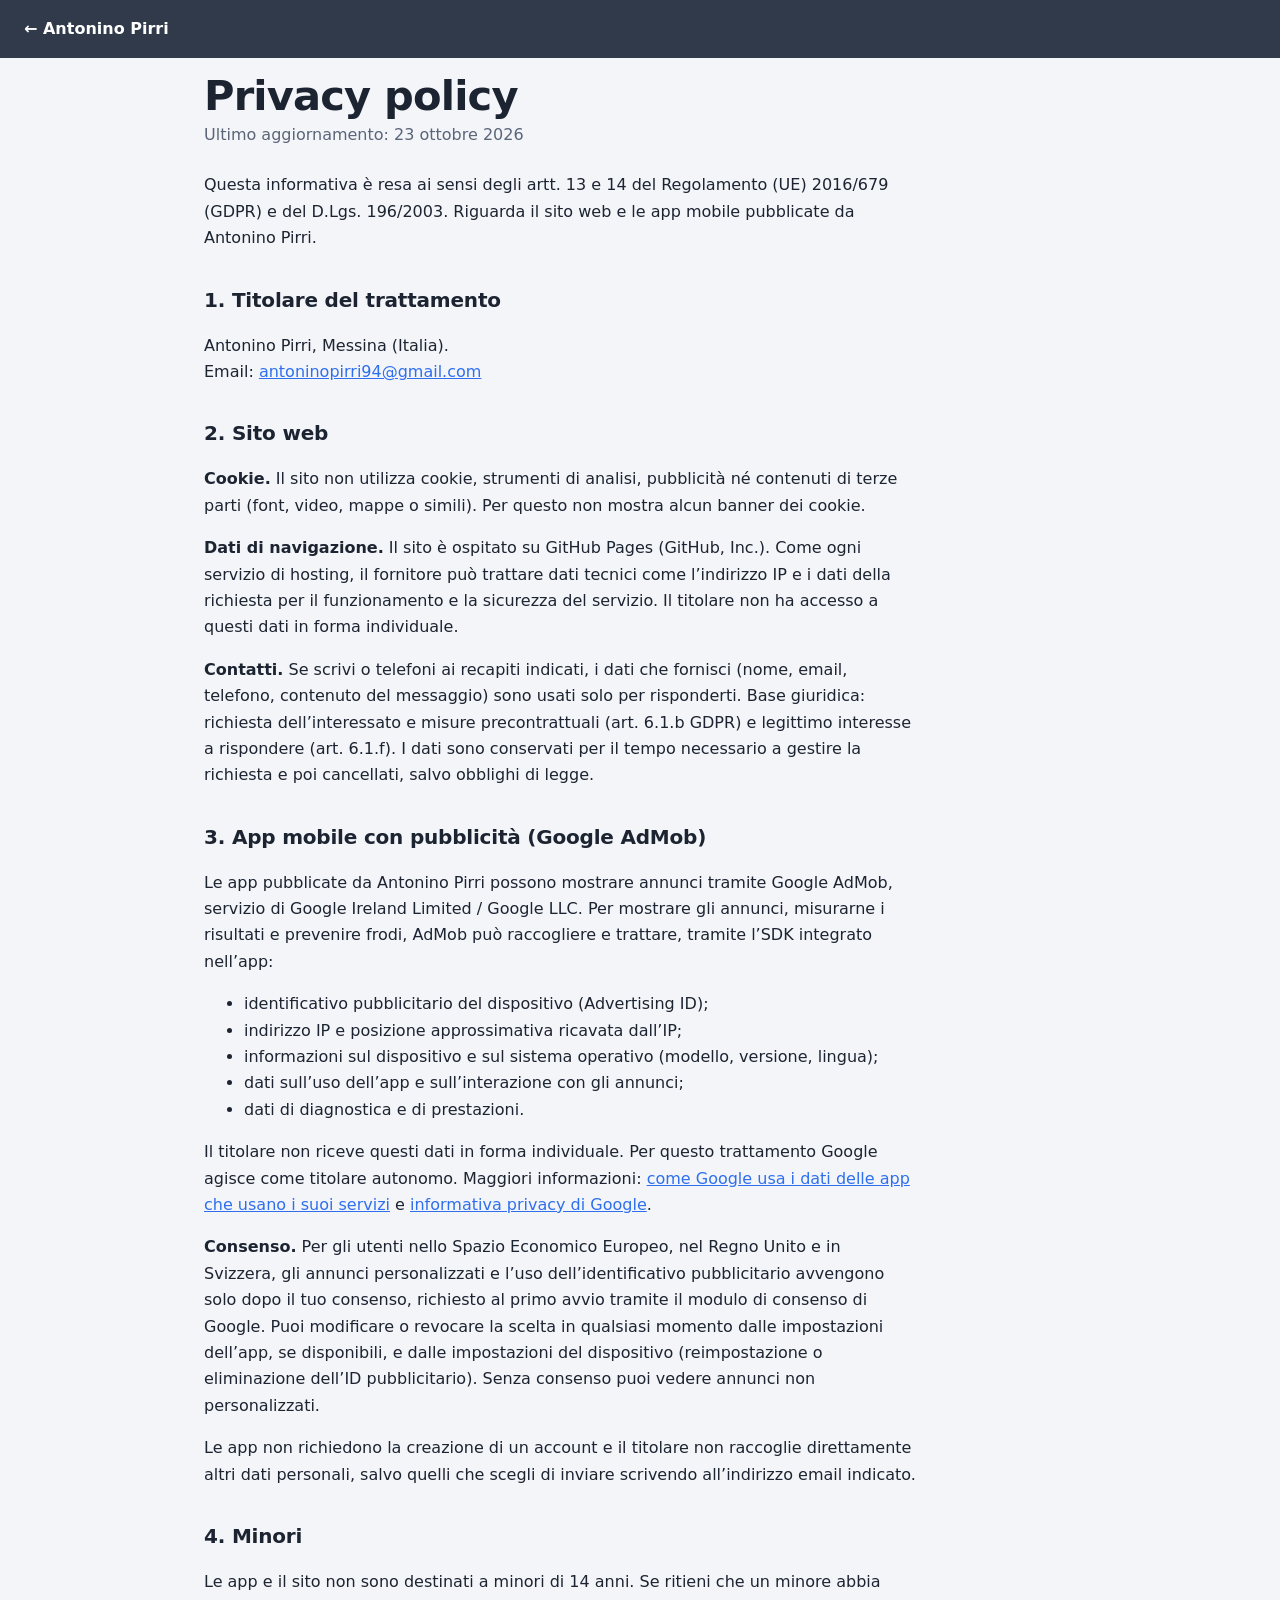
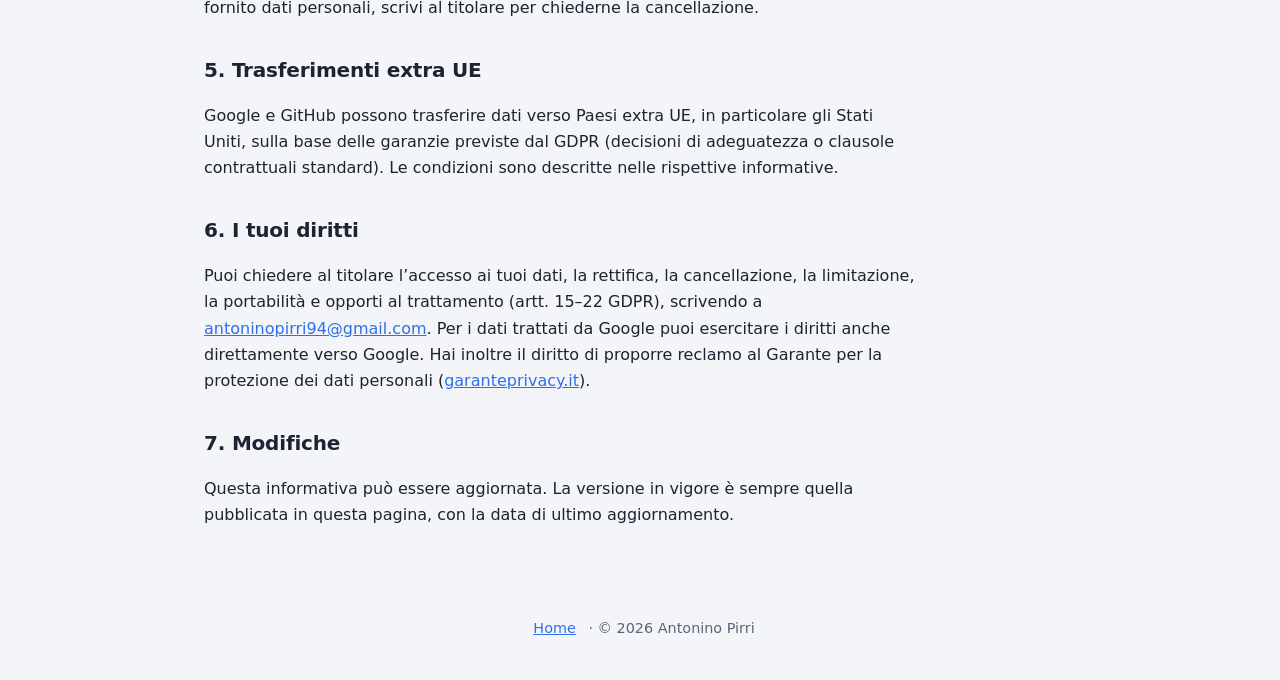
==== privacy.html @ 24a475f6 "Initialize GitHub Pages site" ====
<!DOCTYPE html>
<html lang="it">
<head>
<meta charset="utf-8">
<meta name="viewport" content="width=device-width, initial-scale=1">
<title>Privacy policy – Antonino Pirri</title>
<meta name="description" content="Informativa sul trattamento dei dati personali per il sito e le app di Antonino Pirri.">
<link rel="stylesheet" href="style.css">
</head>
<body>
<div class="topbar"><a href="index.html">← Antonino Pirri</a></div>
<main class="doc">
<h1>Privacy policy</h1>
<p class="upd">Ultimo aggiornamento: 23 ottobre 2026</p>
<p>Questa informativa è resa ai sensi degli artt. 13 e 14 del Regolamento (UE) 2016/679 (GDPR) e del D.Lgs. 196/2003. Riguarda il sito web e le app mobile pubblicate da Antonino Pirri.</p>

<h2>1. Titolare del trattamento</h2>
<p>Antonino Pirri, Messina (Italia).<br>
Email: <a href="mailto:antoninopirri94@gmail.com">antoninopirri94@gmail.com</a></p>

<h2>2. Sito web</h2>
<p><strong>Cookie.</strong> Il sito non utilizza cookie, strumenti di analisi, pubblicità né contenuti di terze parti (font, video, mappe o simili). Per questo non mostra alcun banner dei cookie.</p>
<p><strong>Dati di navigazione.</strong> Il sito è ospitato su GitHub Pages (GitHub, Inc.). Come ogni servizio di hosting, il fornitore può trattare dati tecnici come l’indirizzo IP e i dati della richiesta per il funzionamento e la sicurezza del servizio. Il titolare non ha accesso a questi dati in forma individuale.</p>
<p><strong>Contatti.</strong> Se scrivi o telefoni ai recapiti indicati, i dati che fornisci (nome, email, telefono, contenuto del messaggio) sono usati solo per risponderti. Base giuridica: richiesta dell’interessato e misure precontrattuali (art. 6.1.b GDPR) e legittimo interesse a rispondere (art. 6.1.f). I dati sono conservati per il tempo necessario a gestire la richiesta e poi cancellati, salvo obblighi di legge.</p>

<h2>3. App mobile con pubblicità (Google AdMob)</h2>
<p>Le app pubblicate da Antonino Pirri possono mostrare annunci tramite Google AdMob, servizio di Google Ireland Limited / Google LLC. Per mostrare gli annunci, misurarne i risultati e prevenire frodi, AdMob può raccogliere e trattare, tramite l’SDK integrato nell’app:</p>
<ul>
<li>identificativo pubblicitario del dispositivo (Advertising ID);</li>
<li>indirizzo IP e posizione approssimativa ricavata dall’IP;</li>
<li>informazioni sul dispositivo e sul sistema operativo (modello, versione, lingua);</li>
<li>dati sull’uso dell’app e sull’interazione con gli annunci;</li>
<li>dati di diagnostica e di prestazioni.</li>
</ul>
<p>Il titolare non riceve questi dati in forma individuale. Per questo trattamento Google agisce come titolare autonomo. Maggiori informazioni: <a href="https://policies.google.com/technologies/partner-sites" rel="noopener">come Google usa i dati delle app che usano i suoi servizi</a> e <a href="https://policies.google.com/privacy" rel="noopener">informativa privacy di Google</a>.</p>
<p><strong>Consenso.</strong> Per gli utenti nello Spazio Economico Europeo, nel Regno Unito e in Svizzera, gli annunci personalizzati e l’uso dell’identificativo pubblicitario avvengono solo dopo il tuo consenso, richiesto al primo avvio tramite il modulo di consenso di Google. Puoi modificare o revocare la scelta in qualsiasi momento dalle impostazioni dell’app, se disponibili, e dalle impostazioni del dispositivo (reimpostazione o eliminazione dell’ID pubblicitario). Senza consenso puoi vedere annunci non personalizzati.</p>
<p>Le app non richiedono la creazione di un account e il titolare non raccoglie direttamente altri dati personali, salvo quelli che scegli di inviare scrivendo all’indirizzo email indicato.</p>

<h2>4. Minori</h2>
<p>Le app e il sito non sono destinati a minori di 14 anni. Se ritieni che un minore abbia fornito dati personali, scrivi al titolare per chiederne la cancellazione.</p>

<h2>5. Trasferimenti extra UE</h2>
<p>Google e GitHub possono trasferire dati verso Paesi extra UE, in particolare gli Stati Uniti, sulla base delle garanzie previste dal GDPR (decisioni di adeguatezza o clausole contrattuali standard). Le condizioni sono descritte nelle rispettive informative.</p>

<h2>6. I tuoi diritti</h2>
<p>Puoi chiedere al titolare l’accesso ai tuoi dati, la rettifica, la cancellazione, la limitazione, la portabilità e opporti al trattamento (artt. 15–22 GDPR), scrivendo a <a href="mailto:antoninopirri94@gmail.com">antoninopirri94@gmail.com</a>. Per i dati trattati da Google puoi esercitare i diritti anche direttamente verso Google. Hai inoltre il diritto di proporre reclamo al Garante per la protezione dei dati personali (<a href="https://www.garanteprivacy.it" rel="noopener">garanteprivacy.it</a>).</p>

<h2>7. Modifiche</h2>
<p>Questa informativa può essere aggiornata. La versione in vigore è sempre quella pubblicata in questa pagina, con la data di ultimo aggiornamento.</p>
</main>
<footer><a href="index.html">Home</a> · © <span id="y">2026</span> Antonino Pirri</footer>
<script>document.getElementById('y').textContent=new Date().getFullYear();</script>
</body>
</html>
---- style.css ----
:root{--navy:#313a4b;--ink:#1d2431;--muted:#5b6578;--line:#d9dee7;--bg:#f3f5f9;--card:#fff;--accent:#2f6fed}
@media (prefers-color-scheme:dark){:root{--navy:#252c3a;--ink:#e9edf4;--muted:#a3adbf;--line:#3a4356;--bg:#1a2030;--card:#212839;--accent:#7aa5ff}}
*{box-sizing:border-box}
html{scroll-behavior:smooth}
body{margin:0;font-family:system-ui,-apple-system,'Segoe UI',Roboto,'Helvetica Neue',Arial,sans-serif;background:var(--bg);color:var(--ink);line-height:1.65}
a{color:var(--accent)}
a:focus-visible{outline:3px solid var(--accent);outline-offset:3px}
header{background:var(--navy);color:#fff;padding:clamp(2.5rem,7vw,5rem) 1.5rem}
.hero{max-width:920px;margin:0 auto;display:flex;gap:clamp(1.5rem,4vw,3rem);align-items:center;flex-wrap:wrap}
.hero img{width:clamp(130px,22vw,190px);height:auto;aspect-ratio:1;border-radius:50%;object-fit:cover;flex:none;box-shadow:0 0 0 4px rgba(255,255,255,.18)}
h1{font-size:clamp(2.2rem,6vw,3.6rem);line-height:1.05;margin:0 0 .5rem;font-weight:800;letter-spacing:-.02em}
.role{font-size:1.15rem;margin:0 0 1.25rem;color:#c9d2e3}
.hero p.lead{max-width:52ch;margin:0 0 1.5rem;color:#e3e8f2}
.btns{display:flex;gap:.75rem;flex-wrap:wrap}
.btn{display:inline-block;padding:.7rem 1.2rem;border-radius:8px;font-weight:700;text-decoration:none;border:2px solid #fff;color:#fff}
.btn.main{background:#fff;color:var(--navy)}
.btn:focus-visible{outline:3px solid #fff;outline-offset:3px}
main{max-width:920px;margin:0 auto;padding:1rem 1.5rem 3rem}
section{padding:2.25rem 0;border-bottom:1px solid var(--line)}
section:last-child{border-bottom:0}
h2{font-size:1.6rem;margin:0 0 1.25rem;letter-spacing:-.01em}
.item{background:var(--card);border:1px solid var(--line);border-radius:10px;padding:1.1rem 1.3rem;margin:0 0 1rem}
.item h3{margin:0;font-size:1.1rem}
.meta{margin:.15rem 0 .5rem;color:var(--muted);font-size:.95rem}
.item p{margin:0;max-width:70ch}
.tags{list-style:none;padding:0;margin:0;display:flex;flex-wrap:wrap;gap:.5rem}
.tags li{background:var(--card);border:1px solid var(--line);border-radius:999px;padding:.3rem .85rem;font-size:.92rem;font-weight:500}
h3.sub{font-size:1rem;margin:1.5rem 0 .6rem;color:var(--muted);font-weight:700}
h3.sub:first-of-type{margin-top:0}
.two{display:grid;grid-template-columns:repeat(auto-fit,minmax(260px,1fr));gap:1rem}
.two p{margin:0}
footer{text-align:center;color:var(--muted);font-size:.9rem;padding:1.5rem 1rem 2.5rem}
@media (max-width:560px){.hero{text-align:center;justify-content:center}.btns{justify-content:center}}
.doc h1{color:var(--ink);font-size:clamp(1.8rem,5vw,2.6rem);margin:0 0 .25rem}
.doc h2{font-size:1.25rem;margin:2rem 0 .5rem}
.doc p,.doc li{max-width:70ch}
.doc .upd{color:var(--muted);margin:0 0 1.5rem}
.topbar{background:var(--navy);padding:1rem 1.5rem}
.topbar a{color:#fff;font-weight:700;text-decoration:none}
.topbar a:focus-visible{outline:3px solid #fff;outline-offset:3px}
footer a{margin:0 .5rem}
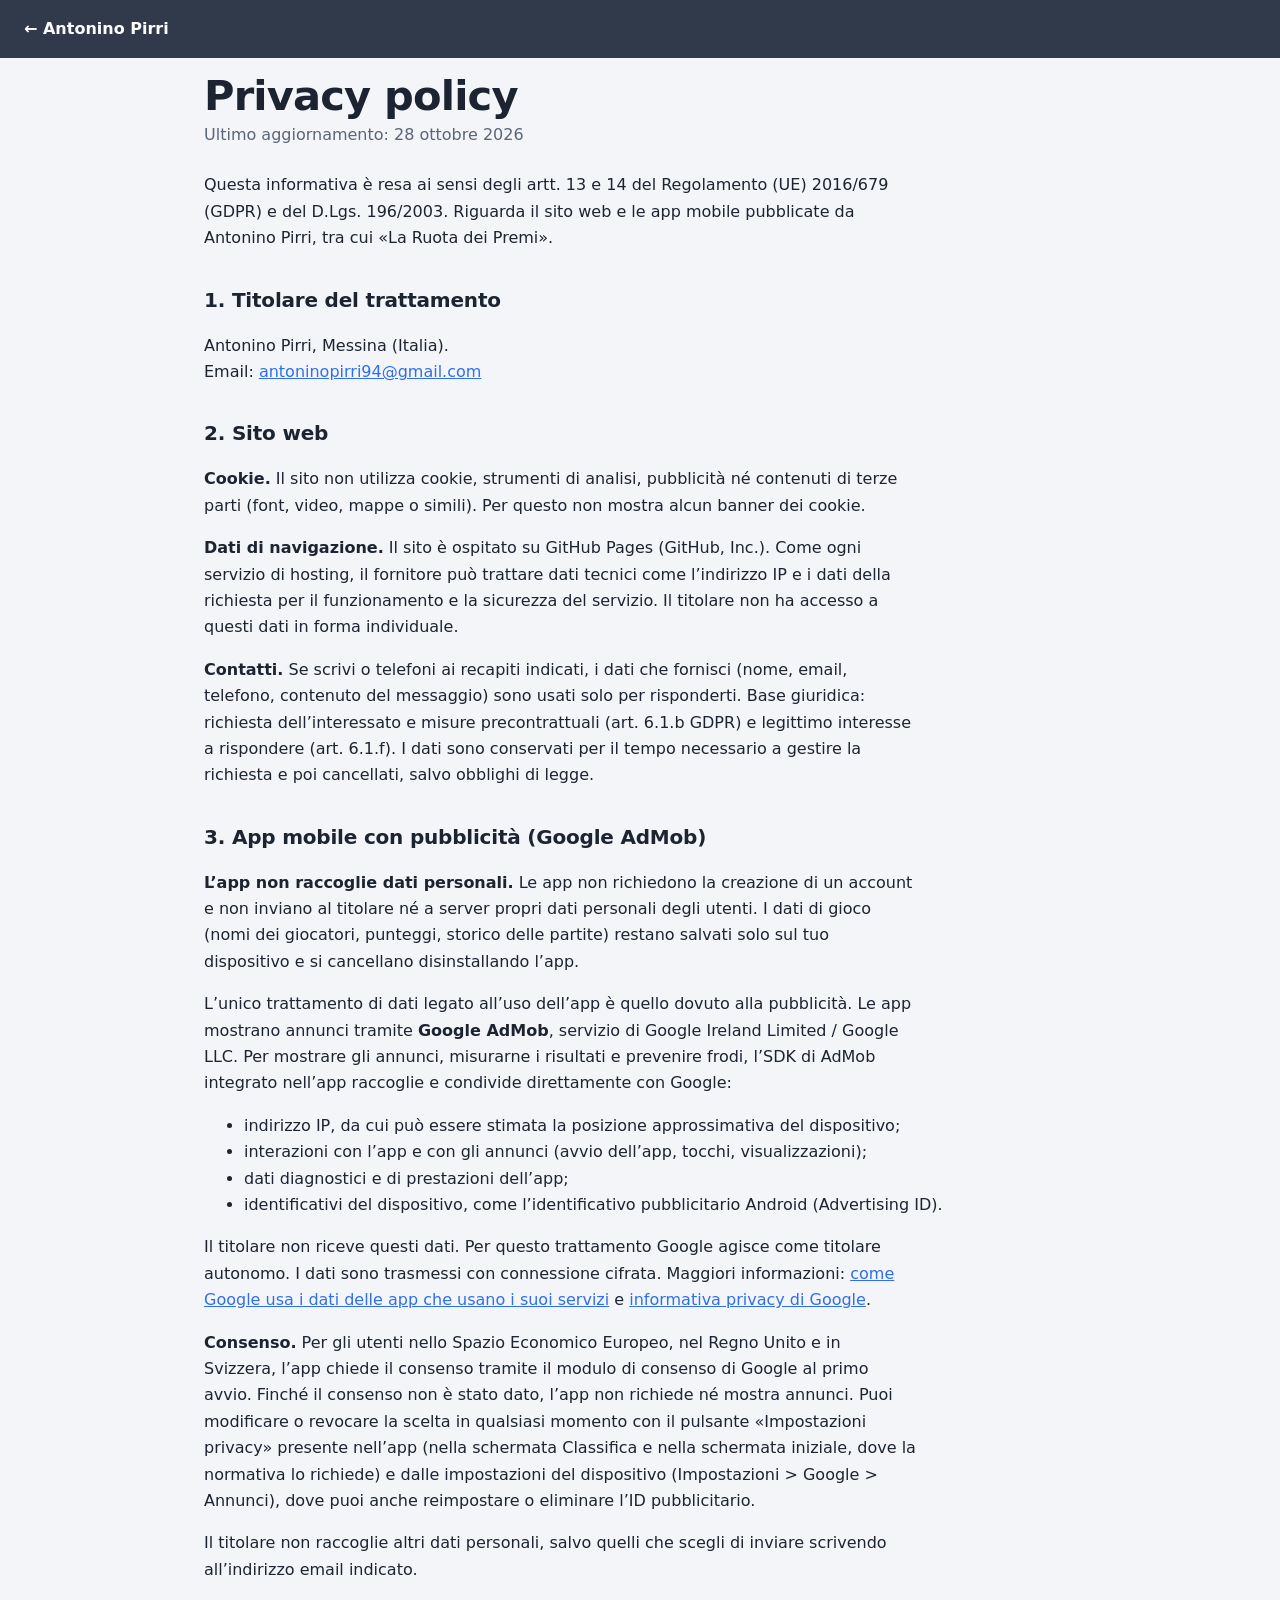
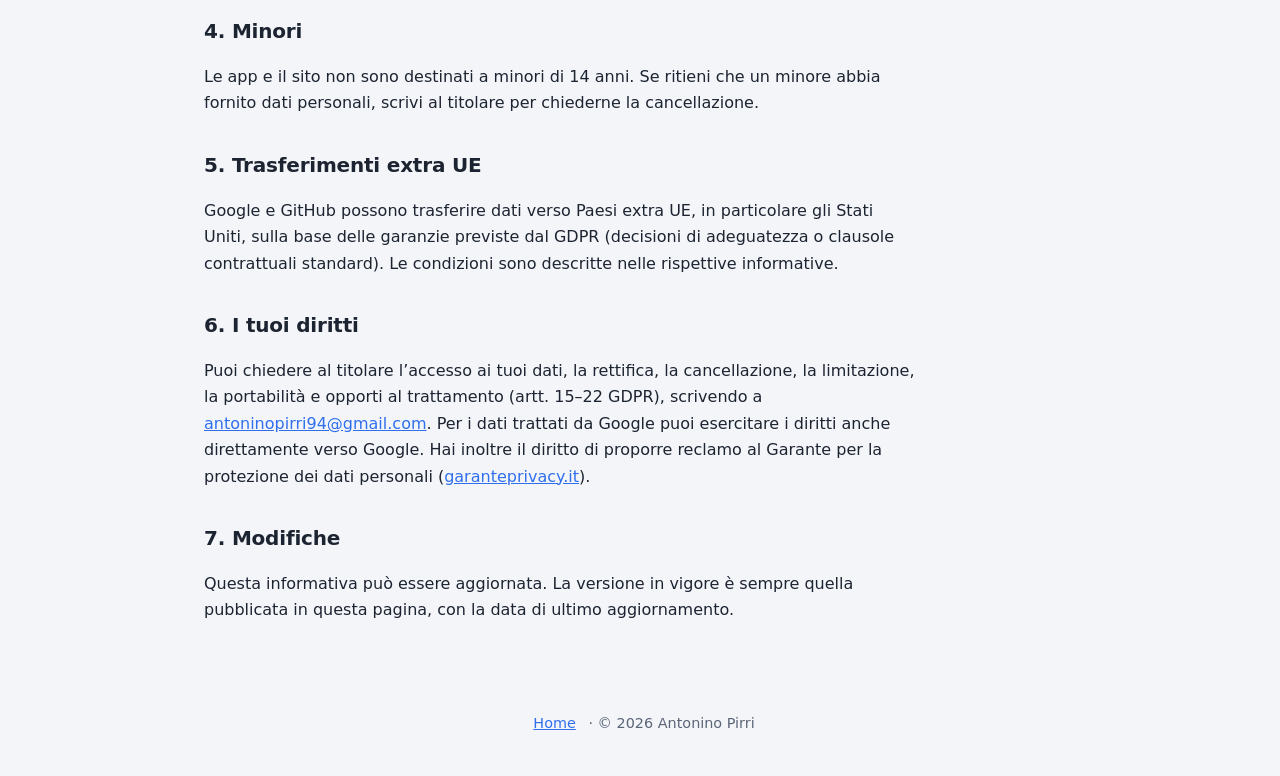
==== commit 4a355418: "privacy updated" ====
--- a/privacy.html
+++ b/privacy.html
@@ -11,8 +11,8 @@
 <div class="topbar"><a href="index.html">← Antonino Pirri</a></div>
 <main class="doc">
 <h1>Privacy policy</h1>
-<p class="upd">Ultimo aggiornamento: 23 ottobre 2026</p>
-<p>Questa informativa è resa ai sensi degli artt. 13 e 14 del Regolamento (UE) 2016/679 (GDPR) e del D.Lgs. 196/2003. Riguarda il sito web e le app mobile pubblicate da Antonino Pirri.</p>
+<p class="upd">Ultimo aggiornamento: 28 ottobre 2026</p>
+<p>Questa informativa è resa ai sensi degli artt. 13 e 14 del Regolamento (UE) 2016/679 (GDPR) e del D.Lgs. 196/2003. Riguarda il sito web e le app mobile pubblicate da Antonino Pirri, tra cui «La Ruota dei Premi».</p>
 
 <h2>1. Titolare del trattamento</h2>
 <p>Antonino Pirri, Messina (Italia).<br>
@@ -24,17 +24,17 @@
 <p><strong>Contatti.</strong> Se scrivi o telefoni ai recapiti indicati, i dati che fornisci (nome, email, telefono, contenuto del messaggio) sono usati solo per risponderti. Base giuridica: richiesta dell’interessato e misure precontrattuali (art. 6.1.b GDPR) e legittimo interesse a rispondere (art. 6.1.f). I dati sono conservati per il tempo necessario a gestire la richiesta e poi cancellati, salvo obblighi di legge.</p>
 
 <h2>3. App mobile con pubblicità (Google AdMob)</h2>
-<p>Le app pubblicate da Antonino Pirri possono mostrare annunci tramite Google AdMob, servizio di Google Ireland Limited / Google LLC. Per mostrare gli annunci, misurarne i risultati e prevenire frodi, AdMob può raccogliere e trattare, tramite l’SDK integrato nell’app:</p>
+<p><strong>L’app non raccoglie dati personali.</strong> Le app non richiedono la creazione di un account e non inviano al titolare né a server propri dati personali degli utenti. I dati di gioco (nomi dei giocatori, punteggi, storico delle partite) restano salvati solo sul tuo dispositivo e si cancellano disinstallando l’app.</p>
+<p>L’unico trattamento di dati legato all’uso dell’app è quello dovuto alla pubblicità. Le app mostrano annunci tramite <strong>Google AdMob</strong>, servizio di Google Ireland Limited / Google LLC. Per mostrare gli annunci, misurarne i risultati e prevenire frodi, l’SDK di AdMob integrato nell’app raccoglie e condivide direttamente con Google:</p>
 <ul>
-<li>identificativo pubblicitario del dispositivo (Advertising ID);</li>
-<li>indirizzo IP e posizione approssimativa ricavata dall’IP;</li>
-<li>informazioni sul dispositivo e sul sistema operativo (modello, versione, lingua);</li>
-<li>dati sull’uso dell’app e sull’interazione con gli annunci;</li>
-<li>dati di diagnostica e di prestazioni.</li>
+<li>indirizzo IP, da cui può essere stimata la posizione approssimativa del dispositivo;</li>
+<li>interazioni con l’app e con gli annunci (avvio dell’app, tocchi, visualizzazioni);</li>
+<li>dati diagnostici e di prestazioni dell’app;</li>
+<li>identificativi del dispositivo, come l’identificativo pubblicitario Android (Advertising ID).</li>
 </ul>
-<p>Il titolare non riceve questi dati in forma individuale. Per questo trattamento Google agisce come titolare autonomo. Maggiori informazioni: <a href="https://policies.google.com/technologies/partner-sites" rel="noopener">come Google usa i dati delle app che usano i suoi servizi</a> e <a href="https://policies.google.com/privacy" rel="noopener">informativa privacy di Google</a>.</p>
-<p><strong>Consenso.</strong> Per gli utenti nello Spazio Economico Europeo, nel Regno Unito e in Svizzera, gli annunci personalizzati e l’uso dell’identificativo pubblicitario avvengono solo dopo il tuo consenso, richiesto al primo avvio tramite il modulo di consenso di Google. Puoi modificare o revocare la scelta in qualsiasi momento dalle impostazioni dell’app, se disponibili, e dalle impostazioni del dispositivo (reimpostazione o eliminazione dell’ID pubblicitario). Senza consenso puoi vedere annunci non personalizzati.</p>
-<p>Le app non richiedono la creazione di un account e il titolare non raccoglie direttamente altri dati personali, salvo quelli che scegli di inviare scrivendo all’indirizzo email indicato.</p>
+<p>Il titolare non riceve questi dati. Per questo trattamento Google agisce come titolare autonomo. I dati sono trasmessi con connessione cifrata. Maggiori informazioni: <a href="https://policies.google.com/technologies/partner-sites" rel="noopener">come Google usa i dati delle app che usano i suoi servizi</a> e <a href="https://policies.google.com/privacy" rel="noopener">informativa privacy di Google</a>.</p>
+<p><strong>Consenso.</strong> Per gli utenti nello Spazio Economico Europeo, nel Regno Unito e in Svizzera, l’app chiede il consenso tramite il modulo di consenso di Google al primo avvio. Finché il consenso non è stato dato, l’app non richiede né mostra annunci. Puoi modificare o revocare la scelta in qualsiasi momento con il pulsante «Impostazioni privacy» presente nell’app (nella schermata Classifica e nella schermata iniziale, dove la normativa lo richiede) e dalle impostazioni del dispositivo (Impostazioni &gt; Google &gt; Annunci), dove puoi anche reimpostare o eliminare l’ID pubblicitario.</p>
+<p>Il titolare non raccoglie altri dati personali, salvo quelli che scegli di inviare scrivendo all’indirizzo email indicato.</p>
 
 <h2>4. Minori</h2>
 <p>Le app e il sito non sono destinati a minori di 14 anni. Se ritieni che un minore abbia fornito dati personali, scrivi al titolare per chiederne la cancellazione.</p>
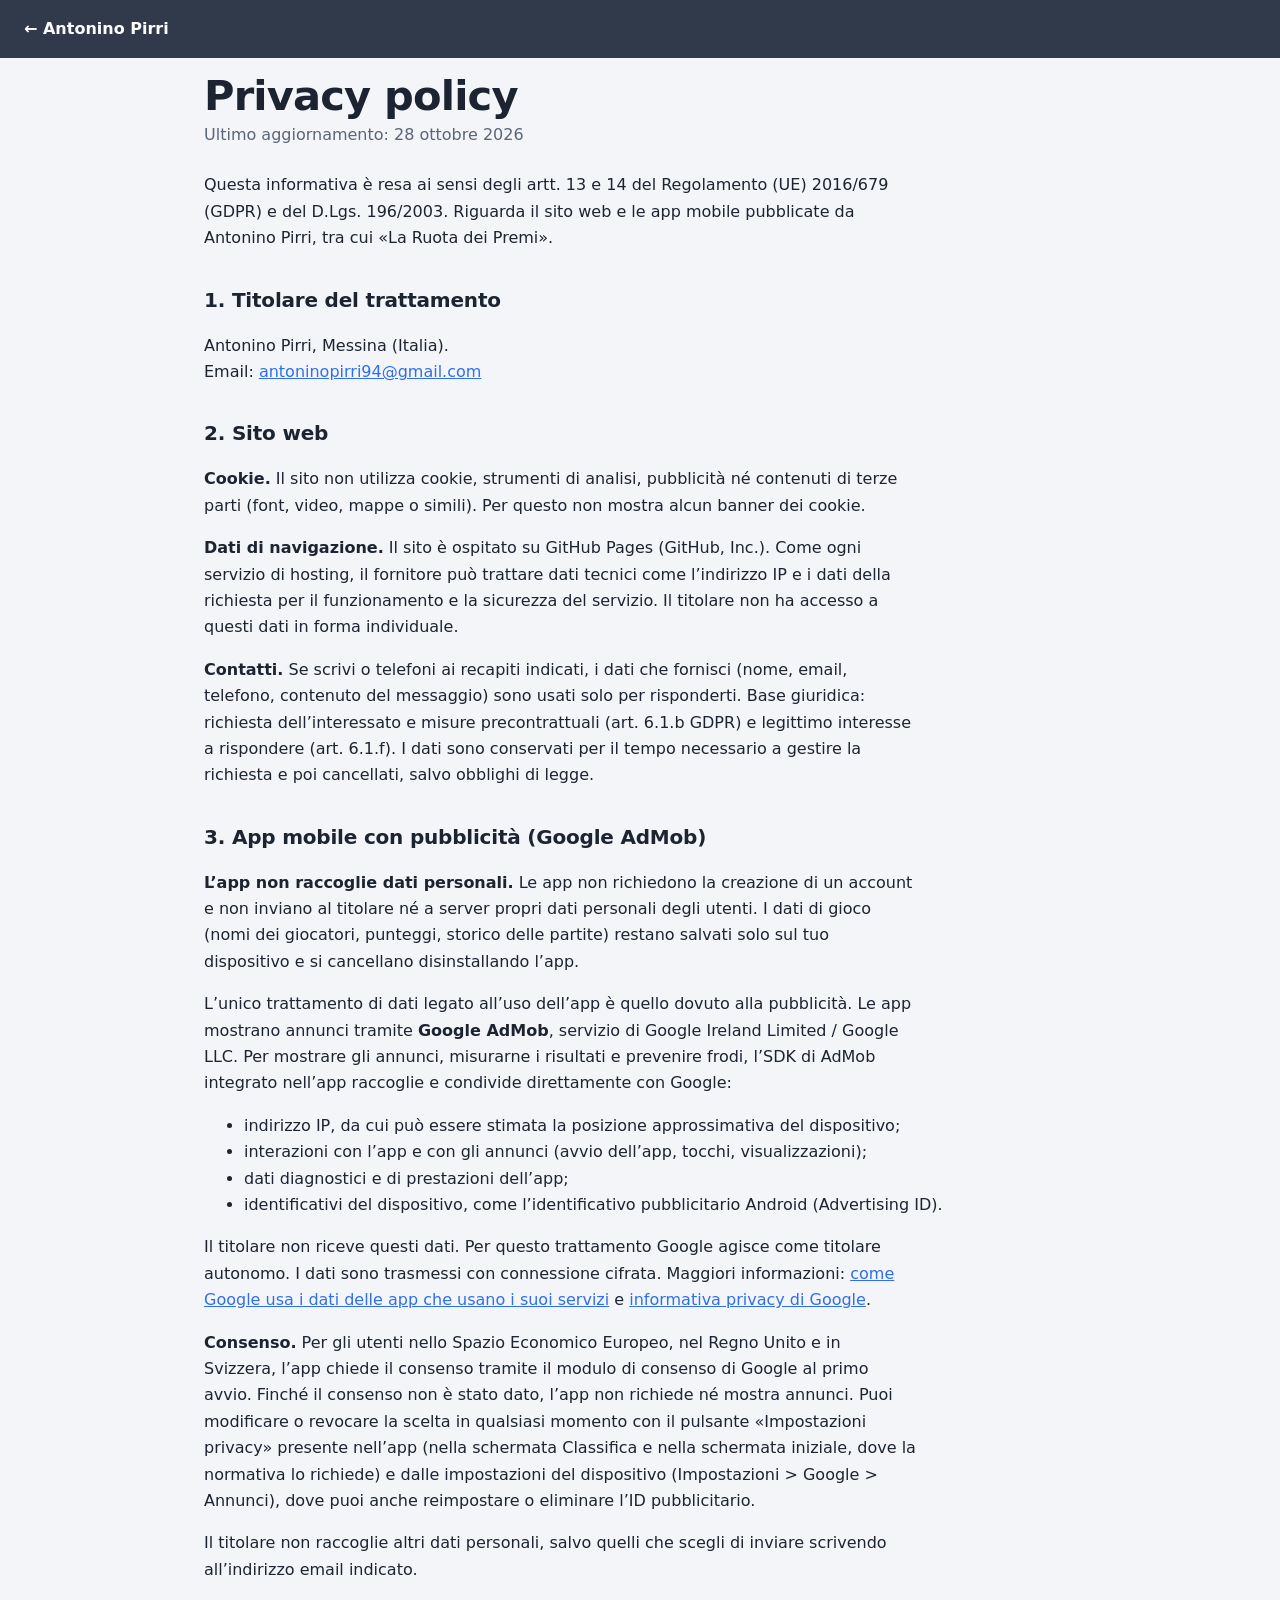
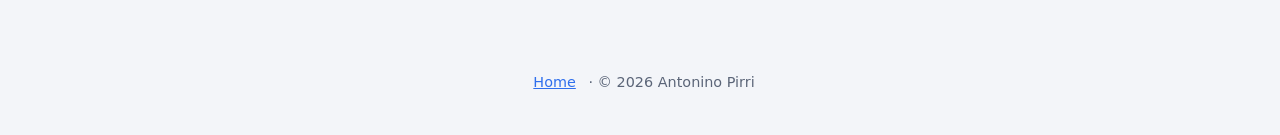
==== commit e3ecd81b: "update privacy" ====
--- a/privacy.html
+++ b/privacy.html
@@ -35,18 +35,6 @@
 <p>Il titolare non riceve questi dati. Per questo trattamento Google agisce come titolare autonomo. I dati sono trasmessi con connessione cifrata. Maggiori informazioni: <a href="https://policies.google.com/technologies/partner-sites" rel="noopener">come Google usa i dati delle app che usano i suoi servizi</a> e <a href="https://policies.google.com/privacy" rel="noopener">informativa privacy di Google</a>.</p>
 <p><strong>Consenso.</strong> Per gli utenti nello Spazio Economico Europeo, nel Regno Unito e in Svizzera, l’app chiede il consenso tramite il modulo di consenso di Google al primo avvio. Finché il consenso non è stato dato, l’app non richiede né mostra annunci. Puoi modificare o revocare la scelta in qualsiasi momento con il pulsante «Impostazioni privacy» presente nell’app (nella schermata Classifica e nella schermata iniziale, dove la normativa lo richiede) e dalle impostazioni del dispositivo (Impostazioni &gt; Google &gt; Annunci), dove puoi anche reimpostare o eliminare l’ID pubblicitario.</p>
 <p>Il titolare non raccoglie altri dati personali, salvo quelli che scegli di inviare scrivendo all’indirizzo email indicato.</p>
-
-<h2>4. Minori</h2>
-<p>Le app e il sito non sono destinati a minori di 14 anni. Se ritieni che un minore abbia fornito dati personali, scrivi al titolare per chiederne la cancellazione.</p>
-
-<h2>5. Trasferimenti extra UE</h2>
-<p>Google e GitHub possono trasferire dati verso Paesi extra UE, in particolare gli Stati Uniti, sulla base delle garanzie previste dal GDPR (decisioni di adeguatezza o clausole contrattuali standard). Le condizioni sono descritte nelle rispettive informative.</p>
-
-<h2>6. I tuoi diritti</h2>
-<p>Puoi chiedere al titolare l’accesso ai tuoi dati, la rettifica, la cancellazione, la limitazione, la portabilità e opporti al trattamento (artt. 15–22 GDPR), scrivendo a <a href="mailto:antoninopirri94@gmail.com">antoninopirri94@gmail.com</a>. Per i dati trattati da Google puoi esercitare i diritti anche direttamente verso Google. Hai inoltre il diritto di proporre reclamo al Garante per la protezione dei dati personali (<a href="https://www.garanteprivacy.it" rel="noopener">garanteprivacy.it</a>).</p>
-
-<h2>7. Modifiche</h2>
-<p>Questa informativa può essere aggiornata. La versione in vigore è sempre quella pubblicata in questa pagina, con la data di ultimo aggiornamento.</p>
 </main>
 <footer><a href="index.html">Home</a> · © <span id="y">2026</span> Antonino Pirri</footer>
 <script>document.getElementById('y').textContent=new Date().getFullYear();</script>
